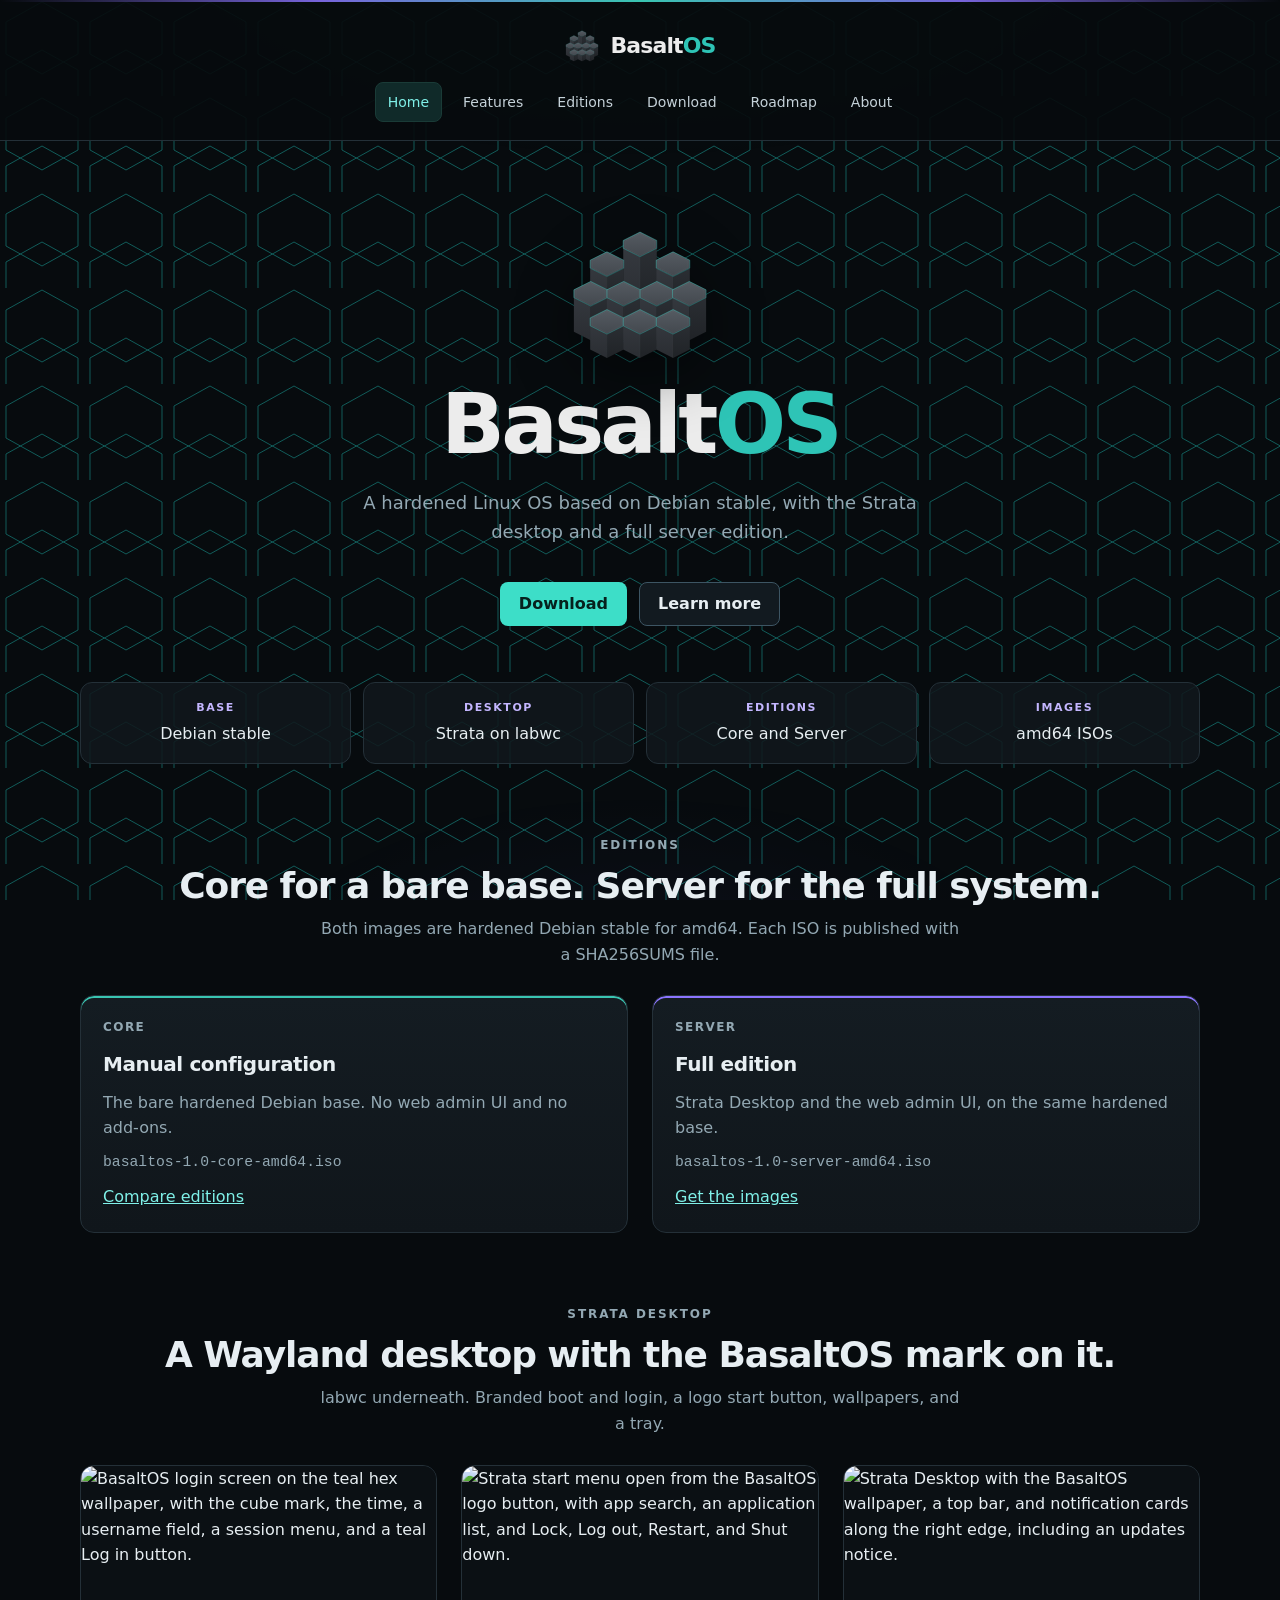
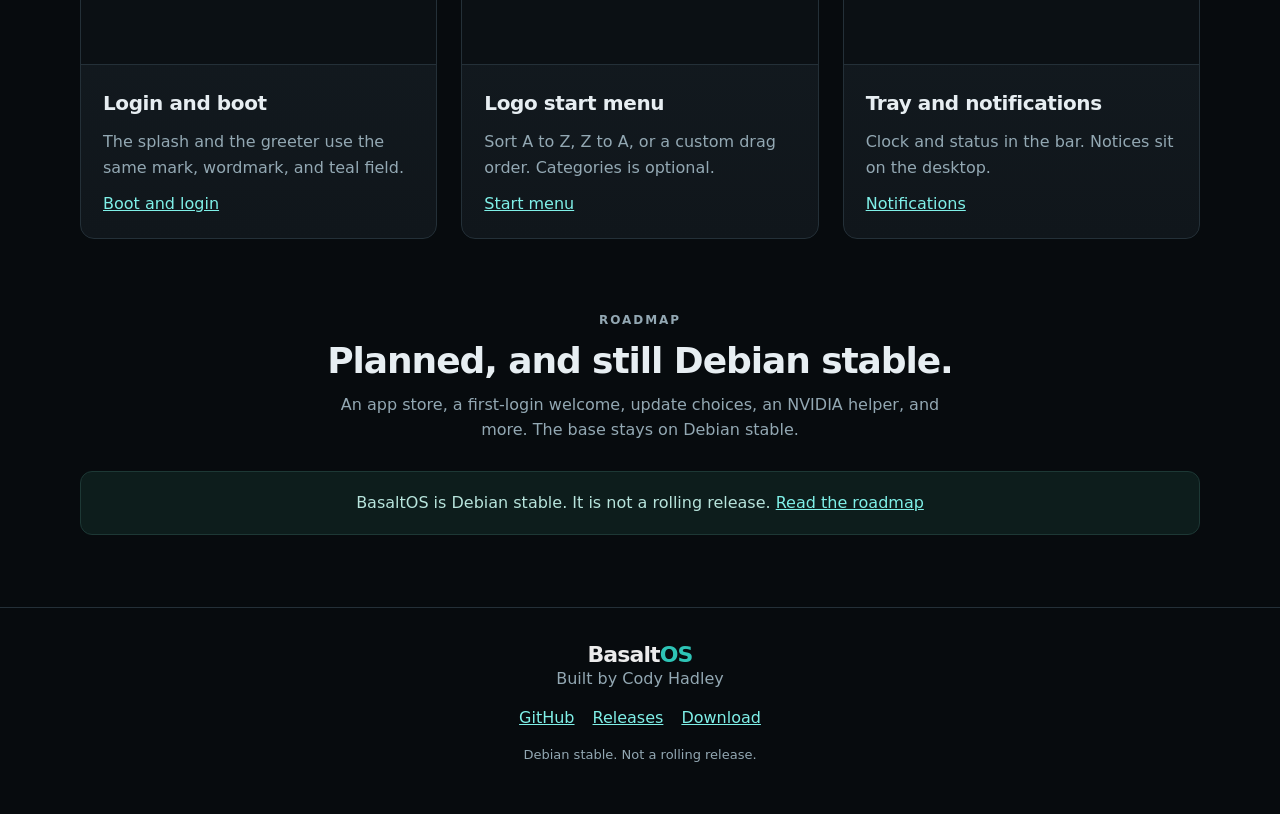
==== index.html @ e3ad3d4c "Add the BasaltOS public site and GitHub Pages deploy. A static multi-page site with relative links f" ====
<!DOCTYPE html>
<html lang="en">
<head>
  <meta charset="utf-8">
  <meta name="viewport" content="width=device-width, initial-scale=1">
  <meta name="description" content="BasaltOS is a hardened Linux OS based on Debian stable, with Strata Desktop and Core and Server editions.">
  <meta name="theme-color" content="#070b0e">
  <title>BasaltOS</title>
  <link rel="icon" href="assets/basaltos-icon.svg" type="image/svg+xml">
  <link rel="stylesheet" href="css/style.css">
</head>
<body>
  <a class="skip" href="#content">Skip to content</a>
  <header class="site-header">
    <a class="brand" href="index.html">
      <img src="assets/basaltos-icon.svg" width="36" height="36" alt="">
      <span class="wordmark"><span class="w-basalt">Basalt</span><span class="w-os">OS</span></span>
    </a>
    <nav aria-label="Primary">
      <ul>
        <li><a href="index.html" aria-current="page">Home</a></li>
        <li><a href="features.html">Features</a></li>
        <li><a href="editions.html">Editions</a></li>
        <li><a href="download.html">Download</a></li>
        <li><a href="roadmap.html">Roadmap</a></li>
        <li><a href="about.html">About</a></li>
      </ul>
    </nav>
  </header>
  <main id="content">
    <div class="wrap">
      <section class="hero home-hero">
        <img class="hero-mark" src="assets/basaltos-icon.svg" width="148" height="148" alt="">
        <h1><span class="w-basalt">Basalt</span><span class="w-os">OS</span></h1>
        <p class="lede">A hardened Linux OS based on Debian stable, with the Strata desktop and a full server edition.</p>
        <div class="actions">
          <a class="button button-primary" href="download.html">Download</a>
          <a class="button button-quiet" href="features.html">Learn more</a>
        </div>
      </section>

      <ul class="facts">
        <li><span>Base</span> Debian stable</li>
        <li><span>Desktop</span> Strata on labwc</li>
        <li><span>Editions</span> Core and Server</li>
        <li><span>Images</span> amd64 ISOs</li>
      </ul>

      <section class="section" aria-labelledby="editions-title">
        <div class="section-head">
          <p class="eyebrow">Editions</p>
          <h2 id="editions-title">Core for a bare base. Server for the full system.</h2>
          <p>Both images are hardened Debian stable for amd64. Each ISO is published with a SHA256SUMS file.</p>
        </div>
        <div class="grid-2">
          <article class="card card-core">
            <div class="card-body">
              <p class="kicker">Core</p>
              <h3>Manual configuration</h3>
              <p>The bare hardened Debian base. No web admin UI and no add-ons.</p>
              <p class="iso">basaltos-1.0-core-amd64.iso</p>
              <p><a href="editions.html">Compare editions</a></p>
            </div>
          </article>
          <article class="card card-server">
            <div class="card-body">
              <p class="kicker">Server</p>
              <h3>Full edition</h3>
              <p>Strata Desktop and the web admin UI, on the same hardened base.</p>
              <p class="iso">basaltos-1.0-server-amd64.iso</p>
              <p><a href="download.html">Get the images</a></p>
            </div>
          </article>
        </div>
      </section>

      <section class="section" aria-labelledby="strata-title">
        <div class="section-head">
          <p class="eyebrow">Strata Desktop</p>
          <h2 id="strata-title">A Wayland desktop with the BasaltOS mark on it.</h2>
          <p>labwc underneath. Branded boot and login, a logo start button, wallpapers, and a tray.</p>
        </div>
        <div class="mosaic">
          <article class="card">
            <img class="shot" src="assets/basaltos-login-screen.png" alt="BasaltOS login screen on the teal hex wallpaper, with the cube mark, the time, a username field, a session menu, and a teal Log in button.">
            <div class="card-body">
              <h3>Login and boot</h3>
              <p>The splash and the greeter use the same mark, wordmark, and teal field.</p>
              <p><a href="features.html#boot">Boot and login</a></p>
            </div>
          </article>
          <article class="card">
            <img class="shot" src="assets/basaltos-logo-start-button.png" alt="Strata start menu open from the BasaltOS logo button, with app search, an application list, and Lock, Log out, Restart, and Shut down.">
            <div class="card-body">
              <h3>Logo start menu</h3>
              <p>Sort A to Z, Z to A, or a custom drag order. Categories is optional.</p>
              <p><a href="features.html#menu">Start menu</a></p>
            </div>
          </article>
          <article class="card">
            <img class="shot" src="assets/basaltos-desktop-m2.png" alt="Strata Desktop with the BasaltOS wallpaper, a top bar, and notification cards along the right edge, including an updates notice.">
            <div class="card-body">
              <h3>Tray and notifications</h3>
              <p>Clock and status in the bar. Notices sit on the desktop.</p>
              <p><a href="features.html#tray">Notifications</a></p>
            </div>
          </article>
        </div>
      </section>

      <section class="section" aria-labelledby="next-title">
        <div class="section-head">
          <p class="eyebrow">Roadmap</p>
          <h2 id="next-title">Planned, and still Debian stable.</h2>
          <p>An app store, a first-login welcome, update choices, an NVIDIA helper, and more. The base stays on Debian stable.</p>
        </div>
        <p class="callout">BasaltOS is Debian stable. It is not a rolling release. <a href="roadmap.html">Read the roadmap</a></p>
      </section>
    </div>
  </main>
  <footer class="site-footer">
    <div class="wrap">
      <p class="wordmark"><span class="w-basalt">Basalt</span><span class="w-os">OS</span></p>
      <p>Built by Cody Hadley</p>
      <ul class="footer-links">
        <li><a href="https://github.com/codeman86">GitHub</a></li>
        <li><a href="https://github.com/codeman86/basaltos-site/releases">Releases</a></li>
        <li><a href="download.html">Download</a></li>
      </ul>
      <p class="fine">Debian stable. Not a rolling release.</p>
    </div>
  </footer>
</body>
</html>
---- css/style.css ----
:root {
  color-scheme: dark;
  --bg: #070b0e;
  --card: #11181d;
  --card-2: #0e1519;
  --line: #243038;
  --text: #e7eef2;
  --muted: #93a8b3;
  --teal: #39c5b1;
  --teal-2: #7ff0e8;
  --teal-ink: #06211d;
  --purple: #c4b6ff;
  --purple-2: #8b74ff;
  --radius: 14px;
  --wrap: 1120px;
  --font: "Segoe UI", system-ui, -apple-system, sans-serif;
}

*,
*::before,
*::after {
  box-sizing: border-box;
}

html {
  scroll-behavior: smooth;
}

body {
  margin: 0;
  min-height: 100vh;
  color: var(--text);
  background: var(--bg);
  font: 16px/1.6 var(--font);
}

body::before {
  content: "";
  position: fixed;
  inset: 0;
  pointer-events: none;
  background-image:
    radial-gradient(ellipse 70% 42% at 50% -8%, rgba(57, 197, 177, 0.16), transparent 62%),
    radial-gradient(ellipse 46% 32% at 50% 110%, rgba(139, 116, 255, 0.1), transparent 70%),
    url("../assets/hex.svg");
  background-size: auto, auto, 84px 96px;
  opacity: 0.55;
}

.skip {
  position: absolute;
  left: 16px;
  top: -48px;
  z-index: 5;
  padding: 10px 14px;
  border-radius: 8px;
  background: var(--teal);
  color: var(--teal-ink);
  font-weight: 700;
}

.skip:focus {
  top: 12px;
}

a {
  color: var(--teal-2);
}

a:hover {
  color: #fff;
}

:focus-visible {
  outline: 2px solid var(--teal-2);
  outline-offset: 3px;
}

.wrap {
  width: min(var(--wrap), calc(100% - 32px));
  margin-inline: auto;
}

.site-header {
  position: relative;
  display: flex;
  flex-direction: column;
  align-items: center;
  gap: 18px;
  padding: 28px 16px 18px;
  border-bottom: 1px solid var(--line);
  background:
    linear-gradient(90deg, transparent, rgba(139, 116, 255, 0.85), var(--teal), rgba(139, 116, 255, 0.85), transparent) top / 100% 2px no-repeat,
    rgba(7, 11, 14, 0.92);
}

.brand {
  display: inline-flex;
  align-items: center;
  gap: 10px;
  color: inherit;
  text-decoration: none;
}

.brand img {
  display: block;
  width: 36px;
  height: 36px;
}

.wordmark {
  font-size: 22px;
  font-weight: 650;
  letter-spacing: -0.04em;
  line-height: 1;
}

.w-basalt {
  color: #ececec;
}

.w-os {
  color: #2ec4b6;
}

nav ul {
  display: flex;
  flex-wrap: wrap;
  justify-content: center;
  gap: 8px;
  margin: 0;
  padding: 0;
  list-style: none;
}

nav a {
  display: inline-flex;
  align-items: center;
  min-height: 40px;
  padding: 0 12px;
  border: 1px solid transparent;
  border-radius: 8px;
  color: #c5d2d9;
  text-decoration: none;
  font-size: 14px;
}

nav a:hover {
  border-color: #31434d;
  color: var(--text);
}

nav a[aria-current="page"] {
  border-color: #1a3b37;
  background: #102a29;
  color: var(--teal-2);
}

main {
  position: relative;
  padding: 56px 0 72px;
}

.hero {
  display: grid;
  justify-items: center;
  text-align: center;
  gap: 8px;
  padding: 24px 0 8px;
}

.hero-mark {
  width: 148px;
  height: 148px;
  margin-bottom: 8px;
  filter: drop-shadow(0 18px 30px rgba(0, 0, 0, 0.45));
}

h1,
h2,
h3,
p {
  margin: 0;
}

h1 {
  font-size: clamp(2.4rem, 6vw, 3.6rem);
  font-weight: 650;
  letter-spacing: -0.045em;
  line-height: 0.95;
}

.home-hero h1 {
  font-size: clamp(3rem, 8vw, 5.25rem);
}

.lede {
  max-width: 38rem;
  margin-top: 16px;
  color: var(--muted);
  font-size: 1.125rem;
}

.actions {
  display: flex;
  flex-wrap: wrap;
  justify-content: center;
  gap: 12px;
  margin-top: 28px;
}

.button {
  display: inline-flex;
  align-items: center;
  justify-content: center;
  gap: 8px;
  min-height: 44px;
  padding: 0 18px;
  border: 1px solid transparent;
  border-radius: 8px;
  text-decoration: none;
  font-weight: 700;
  line-height: 1;
}

.button-primary {
  background: #3ddec8;
  color: var(--teal-ink);
}

.button-primary:hover {
  background: #7ff0e8;
  color: var(--teal-ink);
}

.button-quiet {
  border-color: #3d5563;
  background: #121a20;
  color: var(--text);
}

.button-quiet:hover {
  border-color: var(--teal);
  color: var(--teal-2);
}

.button-soon {
  border-color: #4c3d86;
  background: #1a1630;
  color: var(--purple);
}

.button-soon:hover {
  border-color: var(--purple-2);
  color: #fff;
}

.button-sub {
  font-weight: 600;
  color: #9aafba;
  font-size: 13px;
}

.facts {
  display: grid;
  grid-template-columns: repeat(4, minmax(0, 1fr));
  gap: 12px;
  margin: 48px 0 0;
  padding: 0;
  list-style: none;
}

.facts li {
  padding: 16px 12px;
  border: 1px solid var(--line);
  border-radius: 12px;
  background: rgba(17, 24, 29, 0.86);
  text-align: center;
}

.facts span {
  display: block;
  margin-bottom: 4px;
  color: var(--purple);
  font-size: 11px;
  font-weight: 700;
  letter-spacing: 0.14em;
  text-transform: uppercase;
}

.section {
  margin-top: 72px;
}

.section-head {
  display: grid;
  justify-items: center;
  gap: 10px;
  margin-bottom: 28px;
  text-align: center;
}

.eyebrow {
  color: var(--teal);
  font-size: 12px;
  font-weight: 700;
  letter-spacing: 0.16em;
  text-transform: uppercase;
}

h2 {
  font-size: clamp(1.75rem, 3vw, 2.25rem);
  font-weight: 650;
  letter-spacing: -0.03em;
  line-height: 1.15;
}

.section-head p,
.prose p,
.card p,
.plan p,
.measure p {
  color: var(--muted);
}

.section-head p {
  max-width: 40rem;
}

.grid-2 {
  display: grid;
  grid-template-columns: repeat(2, minmax(0, 1fr));
  gap: 24px;
}

.split {
  margin-top: 28px;
}

.card {
  display: flex;
  flex-direction: column;
  min-width: 0;
  border: 1px solid var(--line);
  border-radius: var(--radius);
  background: linear-gradient(180deg, #141c22, #10161b);
  overflow: hidden;
}

.card-body {
  display: grid;
  gap: 10px;
  align-content: start;
  padding: 22px;
}

.card h2,
.card h3 {
  font-size: 1.25rem;
  letter-spacing: -0.02em;
}

.card-core {
  box-shadow: inset 0 2px 0 var(--teal);
}

.card-server {
  box-shadow: inset 0 2px 0 var(--purple-2);
}

.kicker {
  color: var(--purple);
  font-size: 12px;
  font-weight: 700;
  letter-spacing: 0.12em;
  text-transform: uppercase;
}

.iso {
  font-family: ui-monospace, "Cascadia Code", "Segoe UI Mono", monospace;
  font-size: 0.92rem;
  color: #d5e7ee;
  overflow-wrap: break-word;
}

.mosaic {
  display: flex;
  flex-wrap: wrap;
  justify-content: center;
  gap: 24px;
}

.mosaic > .card {
  flex: 1 1 280px;
  max-width: 520px;
  min-width: min(100%, 280px);
}

.shot {
  display: block;
  width: 100%;
  height: auto;
  aspect-ratio: 16 / 9;
  object-fit: cover;
  object-position: center;
  background: #0b1014;
  border-bottom: 1px solid var(--line);
}

figcaption {
  color: var(--muted);
  font-size: 0.92rem;
}

.card .shot + .card-body figcaption {
  margin: 0;
}

.callout {
  margin-top: 28px;
  padding: 18px 20px;
  border: 1px solid #1d3835;
  border-radius: 12px;
  background: rgba(15, 32, 31, 0.9);
  text-align: center;
  color: #b7e4dc;
}

.table-wrap {
  overflow-x: auto;
  border: 1px solid var(--line);
  border-radius: var(--radius);
  background: rgba(17, 24, 29, 0.92);
}

table {
  width: 100%;
  border-collapse: collapse;
  text-align: left;
}

caption {
  padding: 16px 18px 0;
  caption-side: top;
  text-align: center;
  font-weight: 700;
}

th,
td {
  padding: 14px 18px;
  border-top: 1px solid var(--line);
  vertical-align: top;
}

thead th {
  border-top: 0;
  color: var(--text);
  font-size: 14px;
  letter-spacing: 0.04em;
  text-transform: uppercase;
}

tbody th {
  width: 28%;
  color: #d5e0e6;
  font-weight: 650;
}

td {
  width: 36%;
  color: var(--muted);
}

.status {
  display: grid;
  justify-items: center;
  gap: 10px;
  margin: 0 auto 28px;
  max-width: 40rem;
  text-align: center;
}

.badge {
  display: inline-flex;
  align-items: center;
  min-height: 28px;
  padding: 0 10px;
  border: 1px solid #4c3d86;
  border-radius: 999px;
  background: #1a1630;
  color: var(--purple);
  font-size: 12px;
  font-weight: 700;
  letter-spacing: 0.08em;
  text-transform: uppercase;
}

pre {
  margin: 8px 0 0;
  padding: 14px 16px;
  overflow-x: auto;
  border: 1px solid var(--line);
  border-radius: 10px;
  background: #0b1014;
  color: #d7fff6;
  font-family: ui-monospace, "Cascadia Code", "Segoe UI Mono", monospace;
  font-size: 0.92rem;
  line-height: 1.5;
  white-space: pre-wrap;
}

code {
  font-family: inherit;
}

.steps {
  display: grid;
  gap: 16px;
  max-width: 720px;
  margin: 0 auto;
}

.steps li,
.plan li {
  color: var(--muted);
}

.steps {
  padding-left: 1.2rem;
}

.steps strong,
.plan strong,
.card strong {
  color: var(--text);
}

.plan {
  counter-reset: plan;
  display: grid;
  gap: 14px;
  max-width: 760px;
  margin: 0 auto;
  padding: 0;
  list-style: none;
}

.plan li {
  display: grid;
  grid-template-columns: 56px minmax(0, 1fr);
  gap: 14px;
  align-items: start;
  padding: 16px 18px;
  border: 1px solid var(--line);
  border-radius: 12px;
  background: rgba(17, 24, 29, 0.9);
}

.plan li::before {
  counter-increment: plan;
  content: counter(plan, decimal-leading-zero);
  color: var(--teal);
  font-weight: 750;
  letter-spacing: 0.04em;
}

.plan h3 {
  margin-bottom: 4px;
  font-size: 1.05rem;
}

.measure {
  display: grid;
  gap: 16px;
  max-width: 42rem;
  margin: 0 auto;
  text-align: center;
}

.measure h2 {
  margin-top: 12px;
}

.site-footer {
  position: relative;
  padding: 36px 16px 48px;
  border-top: 1px solid var(--line);
  text-align: center;
}

.site-footer p {
  color: var(--muted);
}

.footer-links {
  display: flex;
  flex-wrap: wrap;
  justify-content: center;
  gap: 8px 18px;
  margin: 14px 0;
  padding: 0;
  list-style: none;
}

.fine {
  font-size: 13px;
}

@media (max-width: 800px) {
  .facts,
  .grid-2 {
    grid-template-columns: 1fr 1fr;
  }

  main {
    padding-top: 36px;
  }

  .section {
    margin-top: 56px;
  }
}

@media (max-width: 560px) {
  .facts,
  .grid-2 {
    grid-template-columns: 1fr;
  }

  th,
  td {
    padding: 12px 10px;
    font-size: 14px;
  }

  .plan li {
    grid-template-columns: 40px minmax(0, 1fr);
    padding: 14px;
  }
}

@media (prefers-reduced-motion: reduce) {
  html {
    scroll-behavior: auto;
  }
}
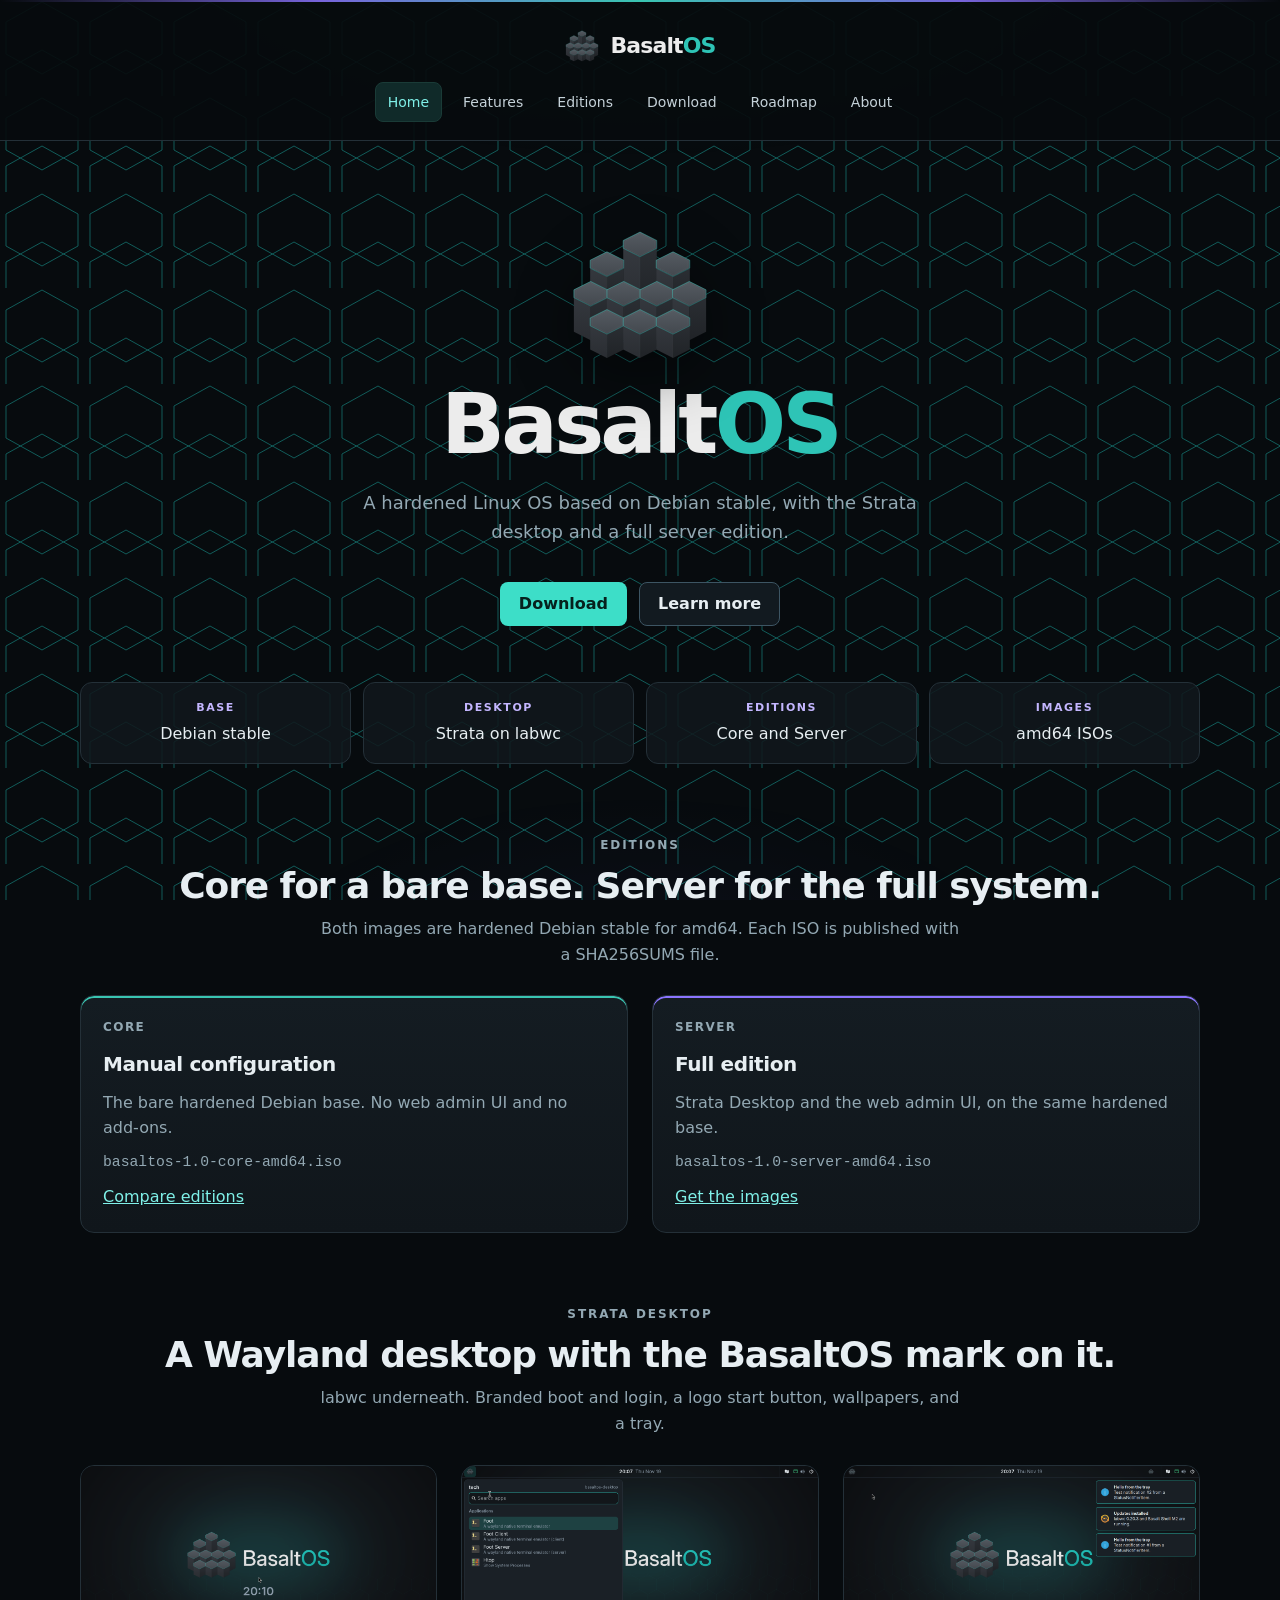
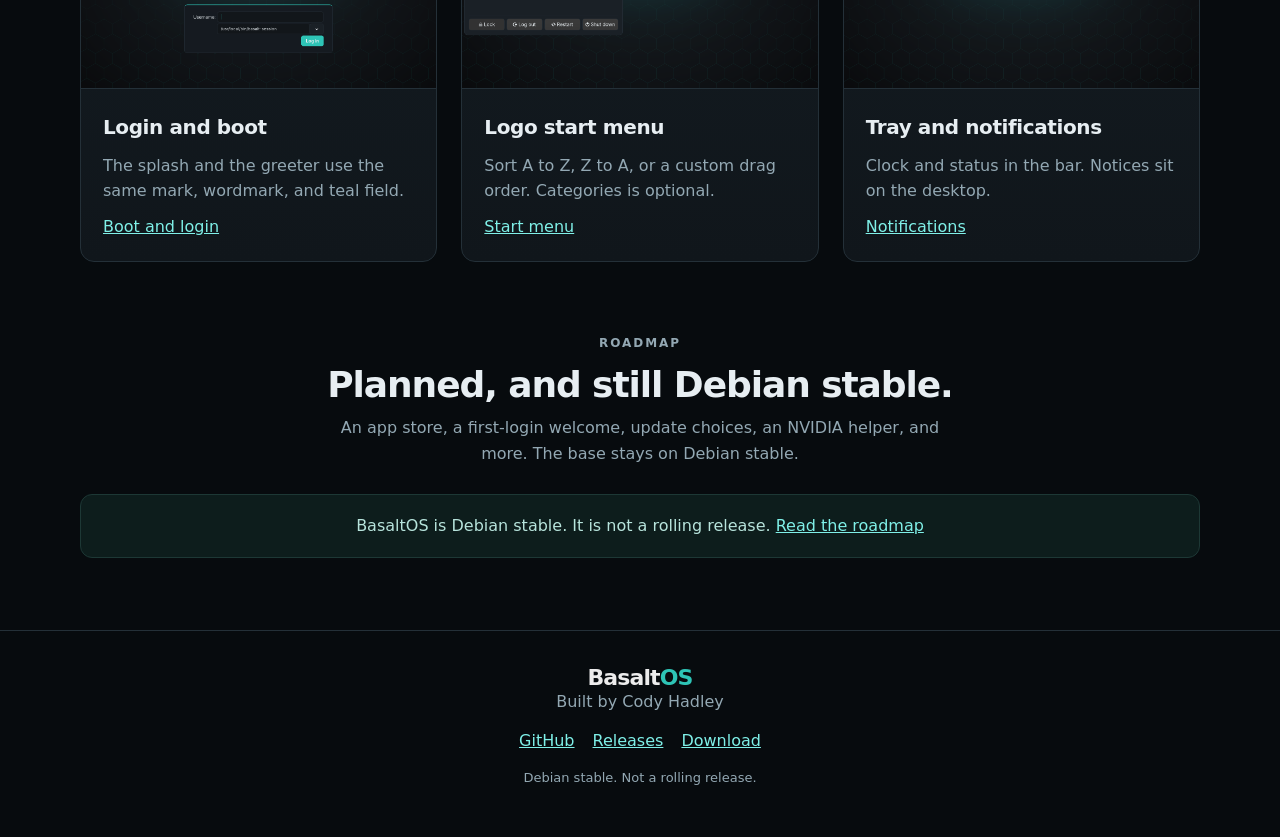
==== commit 3ecb16a7: "Add three preview backgrounds without changing the default. Open any page with ?bg=a for a solid fie" ====
--- a/index.html
+++ b/index.html
@@ -7,6 +7,28 @@
   <meta name="theme-color" content="#070b0e">
   <title>BasaltOS</title>
   <link rel="icon" href="assets/basaltos-icon.svg" type="image/svg+xml">
+  <script>
+    (function () {
+      var bg = new URLSearchParams(location.search).get("bg");
+      if (bg !== "a" && bg !== "b" && bg !== "c") return;
+      document.documentElement.setAttribute("data-bg", bg);
+      document.addEventListener("DOMContentLoaded", function () {
+        var links = document.querySelectorAll("a[href]");
+        for (var i = 0; i < links.length; i++) {
+          var href = links[i].getAttribute("href");
+          if (!href || href.charAt(0) === "#" || /^[a-z]+:/i.test(href)) continue;
+          var hash = "";
+          var cut = href.indexOf("#");
+          if (cut !== -1) {
+            hash = href.slice(cut);
+            href = href.slice(0, cut);
+          }
+          if (href.indexOf("bg=") !== -1) continue;
+          links[i].setAttribute("href", href + (href.indexOf("?") === -1 ? "?" : "&") + "bg=" + bg + hash);
+        }
+      });
+    })();
+  </script>
   <link rel="stylesheet" href="css/style.css">
 </head>
 <body>
--- a/css/style.css
+++ b/css/style.css
@@ -400,9 +400,6 @@
   display: block;
   width: 100%;
   height: auto;
-  aspect-ratio: 16 / 9;
-  object-fit: cover;
-  object-position: center;
   background: #0b1014;
   border-bottom: 1px solid var(--line);
 }
@@ -645,3 +642,19 @@
     scroll-behavior: auto;
   }
 }
+
+/* Background previews (?bg=a|b|c). No parameter keeps the current background. */
+html[data-bg="a"] body::before,
+html[data-bg="b"] body::before {
+  content: none;
+}
+
+html[data-bg="b"] body {
+  background: linear-gradient(180deg, #10201e 0%, #070b0e 48%, #14101c 100%);
+}
+
+html[data-bg="c"] body::before {
+  opacity: 1;
+  background-image: url("../assets/hex-faint.svg");
+  background-size: 126px 144px;
+}
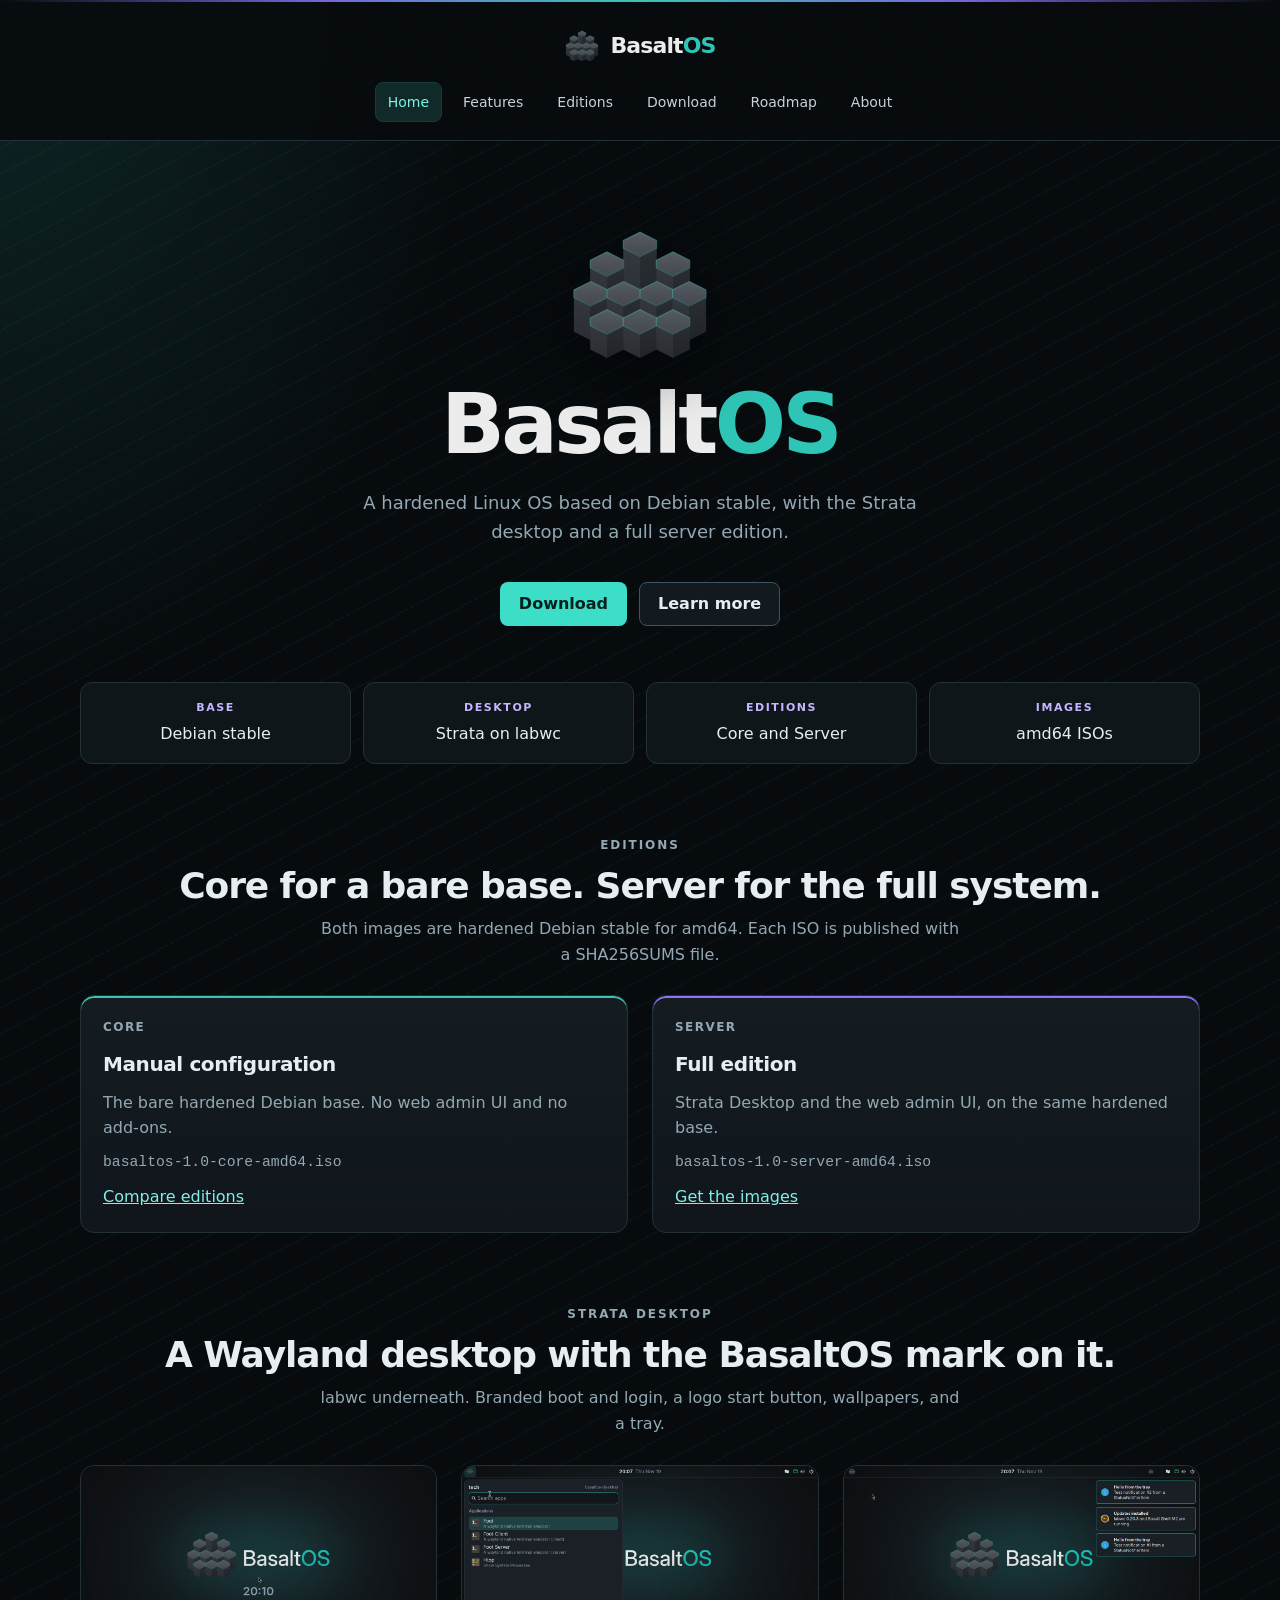
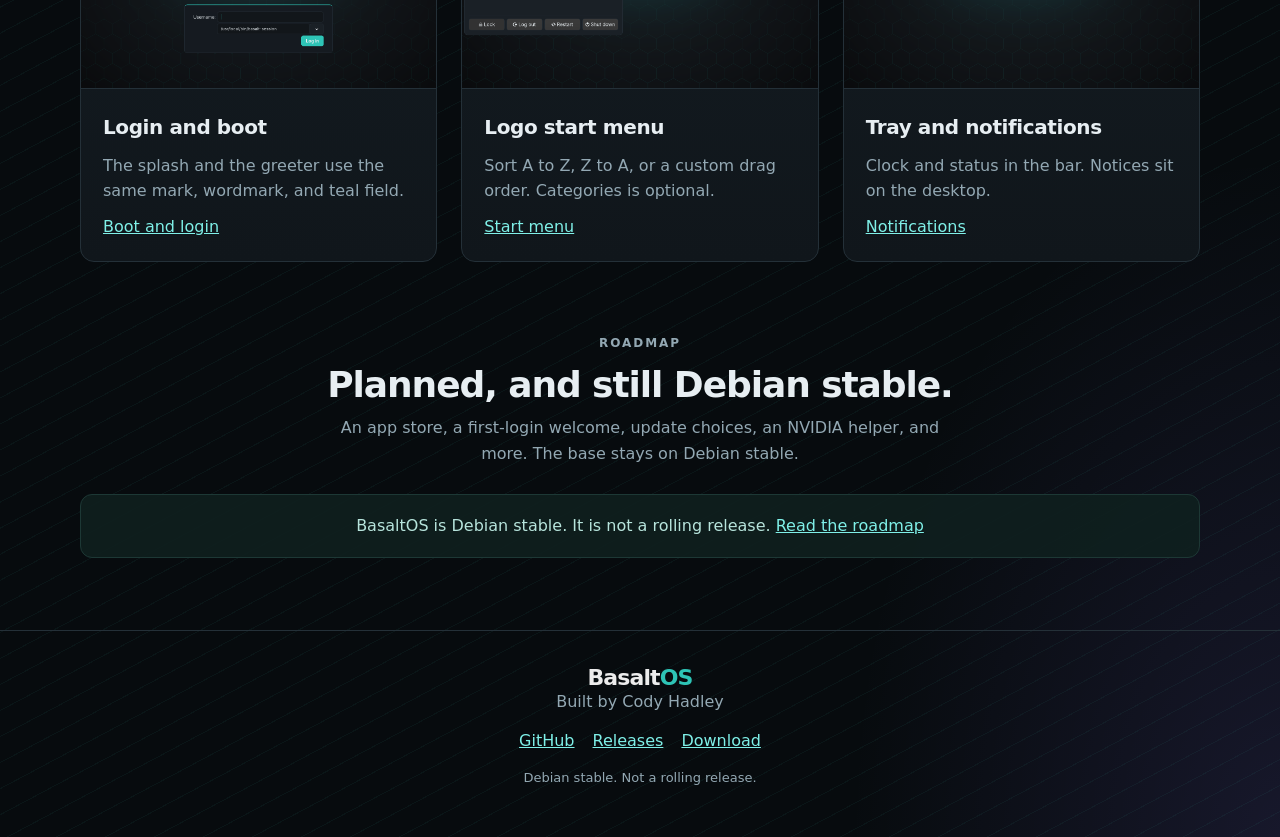
==== commit cd207b32: "Make the pinstripe background the site default. Option F is now the only page background. The previe" ====
--- a/index.html
+++ b/index.html
@@ -7,28 +7,6 @@
   <meta name="theme-color" content="#070b0e">
   <title>BasaltOS</title>
   <link rel="icon" href="assets/basaltos-icon.svg" type="image/svg+xml">
-  <script>
-    (function () {
-      var bg = new URLSearchParams(location.search).get("bg");
-      if (bg !== "a" && bg !== "b" && bg !== "c") return;
-      document.documentElement.setAttribute("data-bg", bg);
-      document.addEventListener("DOMContentLoaded", function () {
-        var links = document.querySelectorAll("a[href]");
-        for (var i = 0; i < links.length; i++) {
-          var href = links[i].getAttribute("href");
-          if (!href || href.charAt(0) === "#" || /^[a-z]+:/i.test(href)) continue;
-          var hash = "";
-          var cut = href.indexOf("#");
-          if (cut !== -1) {
-            hash = href.slice(cut);
-            href = href.slice(0, cut);
-          }
-          if (href.indexOf("bg=") !== -1) continue;
-          links[i].setAttribute("href", href + (href.indexOf("?") === -1 ? "?" : "&") + "bg=" + bg + hash);
-        }
-      });
-    })();
-  </script>
   <link rel="stylesheet" href="css/style.css">
 </head>
 <body>
--- a/css/style.css
+++ b/css/style.css
@@ -30,21 +30,12 @@
   margin: 0;
   min-height: 100vh;
   color: var(--text);
-  background: var(--bg);
+  background-color: var(--bg);
+  background-image:
+    repeating-linear-gradient(-28deg, transparent 0 22px, rgba(57, 197, 177, 0.055) 22px 23px),
+    radial-gradient(ellipse 55% 42% at 0% 0%, rgba(57, 197, 177, 0.14), transparent 68%),
+    radial-gradient(ellipse 48% 40% at 100% 100%, rgba(139, 116, 255, 0.12), transparent 70%);
   font: 16px/1.6 var(--font);
-}
-
-body::before {
-  content: "";
-  position: fixed;
-  inset: 0;
-  pointer-events: none;
-  background-image:
-    radial-gradient(ellipse 70% 42% at 50% -8%, rgba(57, 197, 177, 0.16), transparent 62%),
-    radial-gradient(ellipse 46% 32% at 50% 110%, rgba(139, 116, 255, 0.1), transparent 70%),
-    url("../assets/hex.svg");
-  background-size: auto, auto, 84px 96px;
-  opacity: 0.55;
 }
 
 .skip {
@@ -642,19 +633,3 @@
     scroll-behavior: auto;
   }
 }
-
-/* Background previews (?bg=a|b|c). No parameter keeps the current background. */
-html[data-bg="a"] body::before,
-html[data-bg="b"] body::before {
-  content: none;
-}
-
-html[data-bg="b"] body {
-  background: linear-gradient(180deg, #10201e 0%, #070b0e 48%, #14101c 100%);
-}
-
-html[data-bg="c"] body::before {
-  opacity: 1;
-  background-image: url("../assets/hex-faint.svg");
-  background-size: 126px 144px;
-}
